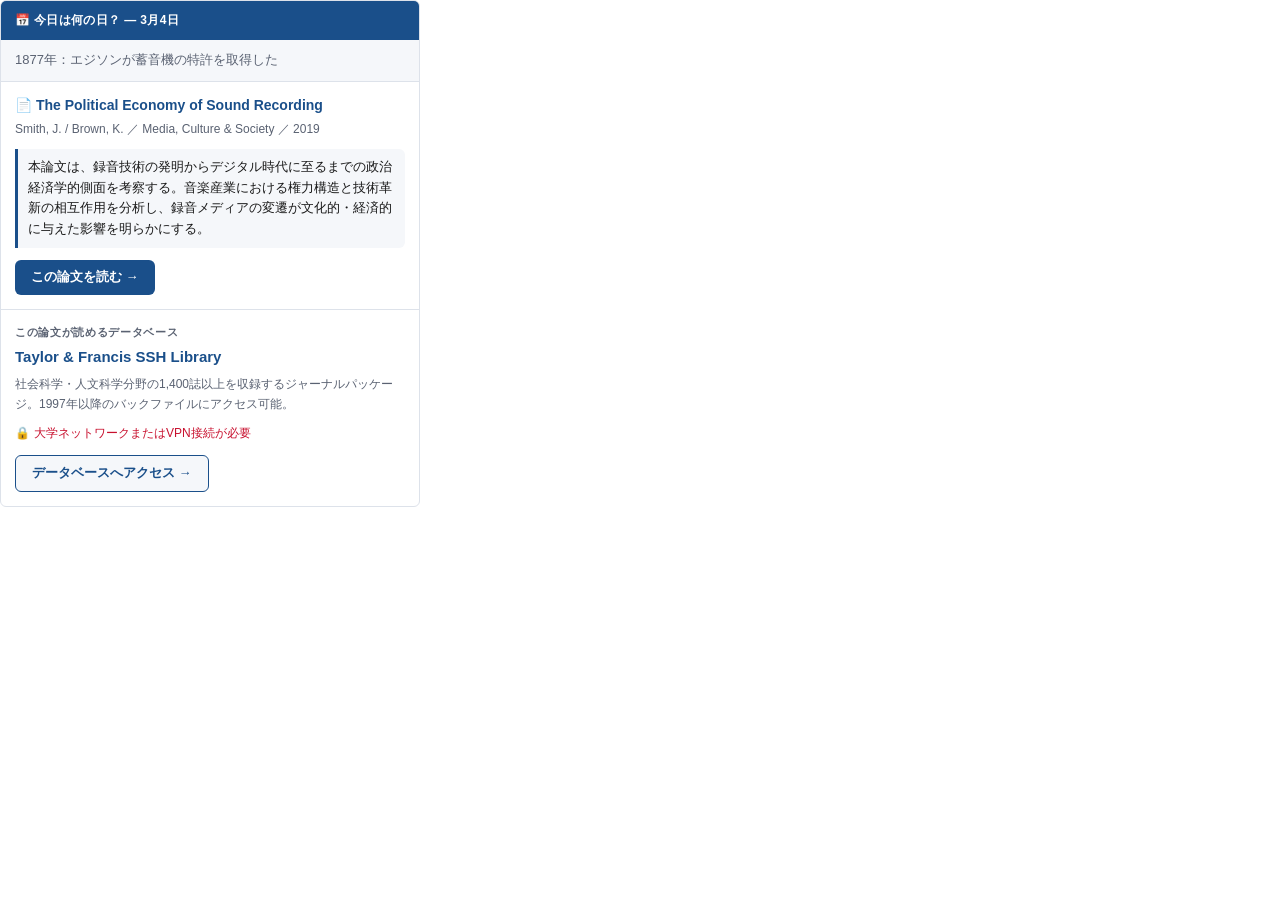
==== widget/index.html @ 7e7090e9 "feat: Phase 1 MVP implementation - data/databases.json: T&F SSH / JSTOR メタ情報 - data/issn-master.json" ====
<!DOCTYPE html>
<html lang="ja">
<head>
  <meta charset="UTF-8">
  <meta name="viewport" content="width=device-width, initial-scale=1.0">
  <title>今日の論文 | 東京外国語大学図書館</title>
  <link rel="stylesheet" href="style.css">
</head>
<body>
  <div id="tda-root"></div>

  <script>
    (function () {
      const root = document.getElementById('tda-root');

      // GitHub Pages からの相対パス
      const DATA_URL = '../data/today.json';

      function escapeHtml(str) {
        if (!str) return '';
        return String(str)
          .replace(/&/g, '&amp;')
          .replace(/</g, '&lt;')
          .replace(/>/g, '&gt;')
          .replace(/"/g, '&quot;');
      }

      function formatAuthors(authors) {
        if (!authors || authors.length === 0) return '';
        const displayed = authors.slice(0, 3).map(escapeHtml);
        return displayed.join(' / ') + (authors.length > 3 ? ' ほか' : '');
      }

      function render(data) {
        const p = data.paper;
        const db = data.database;
        const topic = data.today_topic;

        // 日付表示（YYYY-MM-DD → M月D日）
        const [, m, d] = (data.date || '').split('-');
        const dateLabel = m && d ? `${parseInt(m)}月${parseInt(d)}日` : '';

        const lockIcon = db.ip_restricted
          ? '<span aria-hidden="true">🔒</span> '
          : '';

        root.innerHTML = `
          <div class="tda-widget" role="region" aria-label="今日の論文ウィジェット">

            <div class="tda-header">
              📅 今日は何の日？ ― ${escapeHtml(dateLabel)}
            </div>

            <div class="tda-topic">
              ${escapeHtml(topic.text || '')}
            </div>

            <div class="tda-paper">
              <div class="tda-paper-title">
                📄 ${escapeHtml(p.title)}
              </div>
              <div class="tda-paper-meta">
                ${formatAuthors(p.authors)}
                ${p.journal ? ' ／ ' + escapeHtml(p.journal) : ''}
                ${p.year ? ' ／ ' + escapeHtml(String(p.year)) : ''}
              </div>

              ${p.abstract_ja ? `
                <div class="tda-abstract">
                  ${escapeHtml(p.abstract_ja)}
                </div>
              ` : ''}

              ${p.doi_url ? `
                <a class="tda-btn tda-btn-primary"
                   href="${escapeHtml(p.doi_url)}"
                   target="_blank"
                   rel="noopener noreferrer">
                  この論文を読む →
                </a>
              ` : ''}
            </div>

            <div class="tda-db">
              <div class="tda-db-label">この論文が読めるデータベース</div>
              <div class="tda-db-name">${escapeHtml(db.name)}</div>
              <div class="tda-db-desc">${escapeHtml(db.description)}</div>

              ${db.access_note ? `
                <div class="tda-access-note">
                  ${lockIcon}${escapeHtml(db.access_note)}
                </div>
              ` : ''}

              ${db.url ? `
                <a class="tda-btn tda-btn-secondary"
                   href="${escapeHtml(db.url)}"
                   target="_blank"
                   rel="noopener noreferrer">
                  データベースへアクセス →
                </a>
              ` : ''}
            </div>

          </div>
        `;
      }

      function renderError(msg) {
        root.innerHTML = `
          <div class="tda-widget">
            <div class="tda-error">${escapeHtml(msg)}</div>
          </div>
        `;
      }

      // ── データ取得 ──────────────────────────────────────
      root.innerHTML = `
        <div class="tda-widget">
          <div class="tda-loading">読み込み中…</div>
        </div>
      `;

      fetch(DATA_URL)
        .then(function (res) {
          if (!res.ok) throw new Error('データの取得に失敗しました（' + res.status + '）');
          return res.json();
        })
        .then(render)
        .catch(function (err) {
          renderError('コンテンツを読み込めませんでした。しばらく後にお試しください。');
          console.error('[tufs-daily-article]', err);
        });
    })();
  </script>
</body>
</html>
---- widget/style.css ----
/* tufs-daily-article widget styles */
*, *::before, *::after {
  box-sizing: border-box;
  margin: 0;
  padding: 0;
}

:root {
  --color-primary: #1a4f8a;
  --color-accent:  #c8102e;
  --color-bg:      #ffffff;
  --color-surface: #f5f7fa;
  --color-border:  #dde2ea;
  --color-text:    #1a1a1a;
  --color-muted:   #5a6272;
  --color-lock:    #c8102e;
  --radius:        6px;
  --font:          -apple-system, BlinkMacSystemFont, "Segoe UI", Helvetica, Arial, sans-serif;
}

.tda-widget {
  font-family: var(--font);
  font-size: 14px;
  line-height: 1.6;
  color: var(--color-text);
  background: var(--color-bg);
  border: 1px solid var(--color-border);
  border-radius: var(--radius);
  max-width: 420px;
  min-width: 320px;
  overflow: hidden;
}

/* ── ヘッダー ─────────────────────────────────────────── */
.tda-header {
  background: var(--color-primary);
  color: #ffffff;
  padding: 10px 14px;
  font-size: 12px;
  font-weight: 600;
  letter-spacing: 0.03em;
}

/* ── 今日の出来事 ────────────────────────────────────── */
.tda-topic {
  background: var(--color-surface);
  border-bottom: 1px solid var(--color-border);
  padding: 10px 14px;
  font-size: 13px;
  color: var(--color-muted);
}

/* ── 論文情報 ─────────────────────────────────────────── */
.tda-paper {
  padding: 14px;
  border-bottom: 1px solid var(--color-border);
}

.tda-paper-title {
  font-size: 14px;
  font-weight: 600;
  color: var(--color-primary);
  margin-bottom: 4px;
  line-height: 1.4;
}

.tda-paper-meta {
  font-size: 12px;
  color: var(--color-muted);
  margin-bottom: 10px;
}

.tda-abstract {
  font-size: 13px;
  color: var(--color-text);
  background: var(--color-surface);
  border-left: 3px solid var(--color-primary);
  padding: 8px 10px;
  border-radius: 0 var(--radius) var(--radius) 0;
  margin-bottom: 12px;
}

.tda-btn {
  display: inline-block;
  padding: 7px 16px;
  border-radius: var(--radius);
  font-size: 13px;
  font-weight: 600;
  text-decoration: none;
  cursor: pointer;
  transition: opacity 0.15s;
}

.tda-btn:hover {
  opacity: 0.85;
}

.tda-btn-primary {
  background: var(--color-primary);
  color: #ffffff;
}

.tda-btn-secondary {
  background: var(--color-surface);
  color: var(--color-primary);
  border: 1px solid var(--color-primary);
}

/* ── DB情報 ──────────────────────────────────────────── */
.tda-db {
  padding: 14px;
}

.tda-db-label {
  font-size: 11px;
  font-weight: 600;
  text-transform: uppercase;
  letter-spacing: 0.06em;
  color: var(--color-muted);
  margin-bottom: 4px;
}

.tda-db-name {
  font-size: 15px;
  font-weight: 700;
  color: var(--color-primary);
  margin-bottom: 6px;
}

.tda-db-desc {
  font-size: 12px;
  color: var(--color-muted);
  margin-bottom: 10px;
}

.tda-access-note {
  font-size: 12px;
  color: var(--color-lock);
  margin-bottom: 12px;
  display: flex;
  align-items: flex-start;
  gap: 4px;
}

/* ── ローディング・エラー ────────────────────────────── */
.tda-loading,
.tda-error {
  padding: 24px 14px;
  text-align: center;
  color: var(--color-muted);
  font-size: 13px;
}

.tda-error {
  color: var(--color-accent);
}

/* ── レスポンシブ ─────────────────────────────────────── */
@media (max-width: 380px) {
  .tda-widget {
    min-width: 0;
    width: 100%;
  }
}
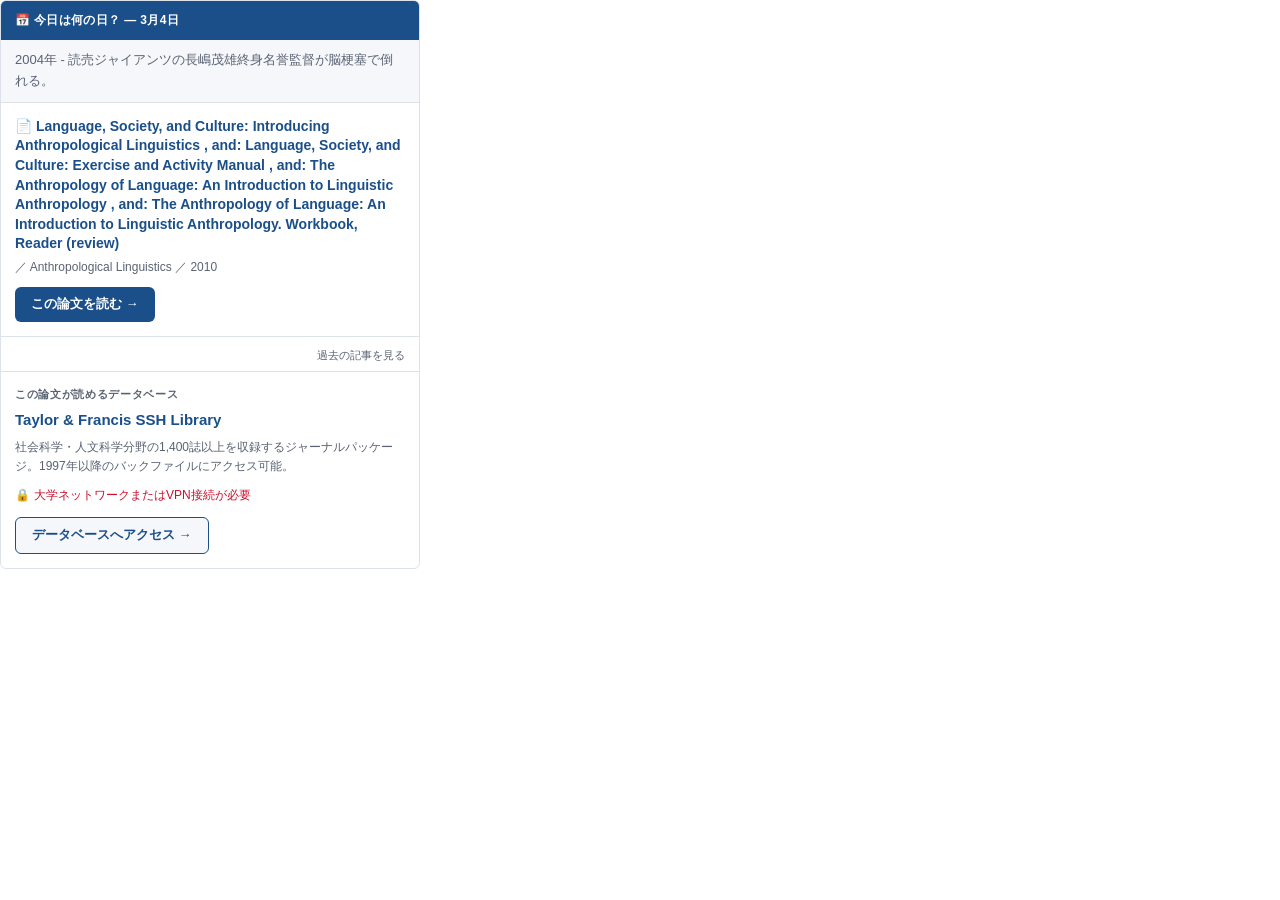
==== commit b0129b68: "feat: Phase 3 - README, LICENSE, archive display, access metrics - README.md: full documentation for" ====
--- a/widget/index.html
+++ b/widget/index.html
@@ -5,6 +5,12 @@
   <meta name="viewport" content="width=device-width, initial-scale=1.0">
   <title>今日の論文 | 東京外国語大学図書館</title>
   <link rel="stylesheet" href="style.css">
+  <!-- アクセス計測（任意）
+       GoatCounter を使う場合は下記コメントを解除し、YOUR_CODE を変更してください。
+       無料・プライバシーフレンドリー: https://www.goatcounter.com/
+  <script data-goatcounter="https://YOUR_CODE.goatcounter.com/count"
+          async src="//gc.zgo.at/count.js"></script>
+  -->
 </head>
 <body>
   <div id="tda-root"></div>
@@ -81,6 +87,10 @@
               ` : ''}
             </div>
 
+            <div class="tda-archive-link">
+              <a href="./archive.html">過去の記事を見る</a>
+            </div>
+
             <div class="tda-db">
               <div class="tda-db-label">この論文が読めるデータベース</div>
               <div class="tda-db-name">${escapeHtml(db.name)}</div>
--- a/widget/style.css
+++ b/widget/style.css
@@ -142,6 +142,23 @@
   gap: 4px;
 }
 
+/* ── アーカイブリンク ────────────────────────────────── */
+.tda-archive-link {
+  padding: 6px 14px;
+  border-bottom: 1px solid var(--color-border);
+  text-align: right;
+}
+
+.tda-archive-link a {
+  font-size: 11px;
+  color: var(--color-muted);
+  text-decoration: none;
+}
+
+.tda-archive-link a:hover {
+  text-decoration: underline;
+}
+
 /* ── ローディング・エラー ────────────────────────────── */
 .tda-loading,
 .tda-error {
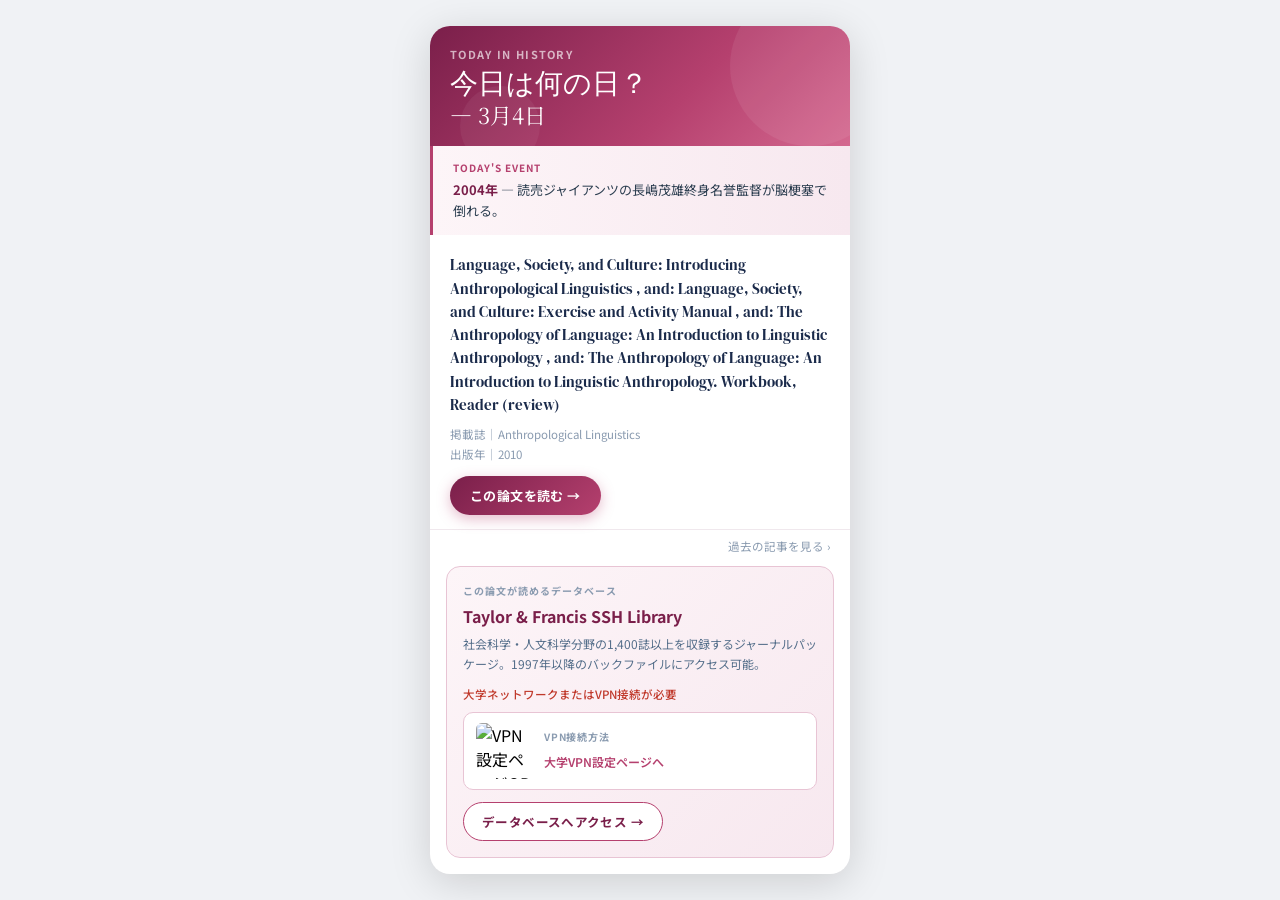
==== commit b03bb95f: "feat: UI redesign — 牡丹色テーマ + event/author/connection フィールド追加 - widget/style.css: 牡丹色パレット（#7a1f4a/#b5" ====
--- a/widget/index.html
+++ b/widget/index.html
@@ -4,6 +4,7 @@
   <meta charset="UTF-8">
   <meta name="viewport" content="width=device-width, initial-scale=1.0">
   <title>今日の論文 | 東京外国語大学図書館</title>
+  <link href="https://fonts.googleapis.com/css2?family=Noto+Serif+JP:wght@400;700&family=DM+Serif+Display&family=Noto+Sans+JP:wght@400;500;700&display=swap" rel="stylesheet">
   <link rel="stylesheet" href="style.css">
   <!-- アクセス計測（任意）
        GoatCounter を使う場合は下記コメントを解除し、YOUR_CODE を変更してください。
@@ -13,14 +14,25 @@
   -->
 </head>
 <body>
-  <div id="tda-root"></div>
+  <div class="widget" id="tda-root">
+    <div class="tda-loading">読み込み中…</div>
+  </div>
 
   <script>
     (function () {
+      const CONFIG = {
+        // VPN説明ページのURL（QRコードとテキストリンク両方に使用）
+        VPN_PAGE_URL: 'https://www.tufs.ac.jp/library/top/search/vpn/',  // ← 実際のURLに変更してください
+        ARCHIVE_URL:  'archive.html',
+        DATA_URL:     '../data/today.json',
+      };
+
+      // ?embed=true のとき body 背景を透明に
+      if (new URLSearchParams(location.search).get('embed') === 'true') {
+        document.body.style.background = 'transparent';
+      }
+
       const root = document.getElementById('tda-root');
-
-      // GitHub Pages からの相対パス
-      const DATA_URL = '../data/today.json';
 
       function escapeHtml(str) {
         if (!str) return '';
@@ -31,116 +43,106 @@
           .replace(/"/g, '&quot;');
       }
 
-      function formatAuthors(authors) {
-        if (!authors || authors.length === 0) return '';
-        const displayed = authors.slice(0, 3).map(escapeHtml);
-        return displayed.join(' / ') + (authors.length > 3 ? ' ほか' : '');
+      // 新旧両フォーマット（event / today_topic）に対応してデータを正規化
+      function normalize(data) {
+        const parts = (data.date || '').split('-');
+        const month = parseInt(parts.length >= 3 ? parts[1] : parts[0]) || '';
+        const day   = parseInt(parts.length >= 3 ? parts[2] : parts[1]) || '';
+
+        let eventYear = '', eventText = '';
+        if (data.event) {
+          eventYear = data.event.year || '';
+          eventText = data.event.text || '';
+        } else if (data.today_topic) {
+          const m = (data.today_topic.text || '').match(/^(\d{4})年\s*[-－]\s*(.+)$/);
+          if (m) { eventYear = m[1]; eventText = m[2]; }
+          else     eventText = data.today_topic.text || '';
+        }
+
+        const p  = data.paper    || {};
+        const db = data.database || {};
+
+        // 著者：新形式 paper.author（文字列）/ 旧形式 paper.authors（配列）
+        let author = '';
+        if (p.author) {
+          author = p.author;
+        } else if (Array.isArray(p.authors) && p.authors.length > 0) {
+          author = p.authors[0] + (p.authors.length > 1 ? ' ほか' : '');
+        }
+
+        return { month, day, eventYear, eventText, author, p, db };
       }
 
       function render(data) {
-        const p = data.paper;
-        const db = data.database;
-        const topic = data.today_topic;
-
-        // 日付表示（YYYY-MM-DD → M月D日）
-        const [, m, d] = (data.date || '').split('-');
-        const dateLabel = m && d ? `${parseInt(m)}月${parseInt(d)}日` : '';
-
-        const lockIcon = db.ip_restricted
-          ? '<span aria-hidden="true">🔒</span> '
-          : '';
+        const { month, day, eventYear, eventText, author, p, db } = normalize(data);
+        const qrSrc = 'https://api.qrserver.com/v1/create-qr-code/?size=56x56&data='
+                    + encodeURIComponent(CONFIG.VPN_PAGE_URL);
 
         root.innerHTML = `
-          <div class="tda-widget" role="region" aria-label="今日の論文ウィジェット">
+          <div class="header">
+            <div class="header-label">Today in History</div>
+            <div class="header-date">
+              今日は何の日？<br>
+              <span>— ${month}月${day}日</span>
+            </div>
+          </div>
 
-            <div class="tda-header">
-              📅 今日は何の日？ ― ${escapeHtml(dateLabel)}
+          <div class="event-section">
+            <div class="event-label">Today's Event</div>
+            <div class="event-text">
+              ${eventYear ? `<span class="event-year">${escapeHtml(String(eventYear))}年</span> — ` : ''}${escapeHtml(eventText)}
             </div>
+          </div>
 
-            <div class="tda-topic">
-              ${escapeHtml(topic.text || '')}
+          ${p.connection ? `
+          <div class="connection-section">
+            <div class="connection-text">${p.connection}</div>
+          </div>` : ''}
+
+          <div class="paper-card">
+            <div class="paper-title">${escapeHtml(p.title || '')}</div>
+            ${p.abstract_ja ? `
+            <div class="abstract-box">
+              <div class="abstract-text">${escapeHtml(p.abstract_ja)}</div>
+              <div class="abstract-note">機械翻訳による要約です。原文と異なる場合があります。</div>
+            </div>` : ''}
+            <div class="paper-meta">
+              ${author  ? `<span>著者｜${escapeHtml(author)}</span>` : ''}
+              ${p.journal ? `<span>掲載誌｜${escapeHtml(p.journal)}</span>` : ''}
+              ${p.year    ? `<span>出版年｜${escapeHtml(String(p.year))}</span>` : ''}
             </div>
+            ${p.doi_url ? `<a class="btn-primary" href="${escapeHtml(p.doi_url)}" target="_blank" rel="noopener">この論文を読む →</a>` : ''}
+          </div>
 
-            <div class="tda-paper">
-              <div class="tda-paper-title">
-                📄 ${escapeHtml(p.title)}
+          <a class="past-link" href="${CONFIG.ARCHIVE_URL}">過去の記事を見る ›</a>
+
+          <div class="db-card">
+            <div class="db-label">この論文が読めるデータベース</div>
+            <div class="db-name">${escapeHtml(db.name || '')}</div>
+            <div class="db-desc">${escapeHtml(db.description || '')}</div>
+            <div class="vpn-notice">大学ネットワークまたはVPN接続が必要</div>
+            <div class="vpn-access">
+              <div class="vpn-qr">
+                <img src="${qrSrc}" alt="VPN設定ページQRコード" width="56" height="56">
               </div>
-              <div class="tda-paper-meta">
-                ${formatAuthors(p.authors)}
-                ${p.journal ? ' ／ ' + escapeHtml(p.journal) : ''}
-                ${p.year ? ' ／ ' + escapeHtml(String(p.year)) : ''}
+              <div class="vpn-link-area">
+                <div class="vpn-link-label">VPN接続方法</div>
+                <a class="vpn-link" href="${escapeHtml(CONFIG.VPN_PAGE_URL)}" target="_blank" rel="noopener">大学VPN設定ページへ</a>
               </div>
-
-              ${p.abstract_ja ? `
-                <div class="tda-abstract">
-                  ${escapeHtml(p.abstract_ja)}
-                </div>
-              ` : ''}
-
-              ${p.doi_url ? `
-                <a class="tda-btn tda-btn-primary"
-                   href="${escapeHtml(p.doi_url)}"
-                   target="_blank"
-                   rel="noopener noreferrer">
-                  この論文を読む →
-                </a>
-              ` : ''}
             </div>
-
-            <div class="tda-archive-link">
-              <a href="./archive.html">過去の記事を見る</a>
-            </div>
-
-            <div class="tda-db">
-              <div class="tda-db-label">この論文が読めるデータベース</div>
-              <div class="tda-db-name">${escapeHtml(db.name)}</div>
-              <div class="tda-db-desc">${escapeHtml(db.description)}</div>
-
-              ${db.access_note ? `
-                <div class="tda-access-note">
-                  ${lockIcon}${escapeHtml(db.access_note)}
-                </div>
-              ` : ''}
-
-              ${db.url ? `
-                <a class="tda-btn tda-btn-secondary"
-                   href="${escapeHtml(db.url)}"
-                   target="_blank"
-                   rel="noopener noreferrer">
-                  データベースへアクセス →
-                </a>
-              ` : ''}
-            </div>
-
+            ${db.url ? `<a class="btn-secondary" href="${escapeHtml(db.url)}" target="_blank" rel="noopener">データベースへアクセス →</a>` : ''}
           </div>
         `;
       }
 
-      function renderError(msg) {
-        root.innerHTML = `
-          <div class="tda-widget">
-            <div class="tda-error">${escapeHtml(msg)}</div>
-          </div>
-        `;
+      function renderError() {
+        root.innerHTML = '<p class="tda-error">コンテンツを読み込めませんでした。しばらく後にお試しください。</p>';
       }
 
-      // ── データ取得 ──────────────────────────────────────
-      root.innerHTML = `
-        <div class="tda-widget">
-          <div class="tda-loading">読み込み中…</div>
-        </div>
-      `;
-
-      fetch(DATA_URL)
-        .then(function (res) {
-          if (!res.ok) throw new Error('データの取得に失敗しました（' + res.status + '）');
-          return res.json();
-        })
+      fetch(CONFIG.DATA_URL)
+        .then(res => { if (!res.ok) throw new Error(res.status); return res.json(); })
         .then(render)
-        .catch(function (err) {
-          renderError('コンテンツを読み込めませんでした。しばらく後にお試しください。');
-          console.error('[tufs-daily-article]', err);
-        });
+        .catch(err => { renderError(); console.error('[tufs-daily-article]', err); });
     })();
   </script>
 </body>
--- a/widget/style.css
+++ b/widget/style.css
@@ -1,181 +1,303 @@
-/* tufs-daily-article widget styles */
-*, *::before, *::after {
-  box-sizing: border-box;
-  margin: 0;
-  padding: 0;
-}
-
-:root {
-  --color-primary: #1a4f8a;
-  --color-accent:  #c8102e;
-  --color-bg:      #ffffff;
-  --color-surface: #f5f7fa;
-  --color-border:  #dde2ea;
-  --color-text:    #1a1a1a;
-  --color-muted:   #5a6272;
-  --color-lock:    #c8102e;
-  --radius:        6px;
-  --font:          -apple-system, BlinkMacSystemFont, "Segoe UI", Helvetica, Arial, sans-serif;
-}
-
-.tda-widget {
-  font-family: var(--font);
-  font-size: 14px;
+/* tufs-daily-article — UI Redesign (牡丹色テーマ) */
+* { box-sizing: border-box; margin: 0; padding: 0; }
+
+body {
+  background: #f0f2f5;
+  display: flex;
+  align-items: center;
+  justify-content: center;
+  min-height: 100vh;
+  font-family: 'Noto Sans JP', sans-serif;
+  padding: 24px 16px;
+}
+
+.widget {
+  width: 100%;
+  max-width: 420px;
+  border-radius: 20px;
+  overflow: hidden;
+  box-shadow: 0 8px 40px rgba(0,0,0,0.15);
+  background: #fff;
+}
+
+/* ── ヘッダー ── */
+.header {
+  background: linear-gradient(135deg, #7a1f4a 0%, #b5406e 60%, #d4688f 100%);
+  padding: 20px 20px 16px;
+  position: relative;
+  overflow: hidden;
+}
+.header::before {
+  content: '';
+  position: absolute;
+  top: -40px; right: -40px;
+  width: 160px; height: 160px;
+  border-radius: 50%;
+  background: rgba(255,255,255,0.07);
+}
+.header::after {
+  content: '';
+  position: absolute;
+  bottom: -20px; left: 30px;
+  width: 80px; height: 80px;
+  border-radius: 50%;
+  background: rgba(255,255,255,0.05);
+}
+.header-label {
+  font-size: 11px;
+  font-weight: 700;
+  letter-spacing: 0.12em;
+  color: rgba(255,255,255,0.65);
+  text-transform: uppercase;
+  margin-bottom: 6px;
+}
+.header-date {
+  font-family: 'DM Serif Display', serif;
+  font-size: 28px;
+  color: #fff;
+  line-height: 1.1;
+}
+.header-date span {
+  font-family: 'Noto Serif JP', serif;
+  font-size: 22px;
+}
+
+/* ── 出来事セクション ── */
+.event-section {
+  background: linear-gradient(90deg, #fdf5f8 0%, #f7e8ef 100%);
+  padding: 14px 20px;
+  border-left: 3px solid #b5406e;
+}
+.event-label {
+  font-size: 10px;
+  font-weight: 700;
+  letter-spacing: 0.1em;
+  color: #b5406e;
+  text-transform: uppercase;
+  margin-bottom: 5px;
+}
+.event-text {
+  font-size: 13px;
+  color: #2c3e50;
   line-height: 1.6;
-  color: var(--color-text);
-  background: var(--color-bg);
-  border: 1px solid var(--color-border);
-  border-radius: var(--radius);
-  max-width: 420px;
-  min-width: 320px;
+}
+.event-year {
+  font-weight: 700;
+  color: #7a1f4a;
+}
+
+/* ── 接続説明 ── */
+.connection-section {
+  padding: 14px 20px 10px;
+  border-bottom: 1px solid #f0e8ed;
+}
+.connection-text {
+  font-size: 12.5px;
+  color: #546e8a;
+  line-height: 1.7;
+  padding: 10px 14px;
+  background: #fdf5f8;
+  border-radius: 3px;
+  border-left: 3px solid #b5406e;
+}
+.connection-text strong {
+  color: #7a1f4a;
+}
+
+/* ── 論文カード ── */
+.paper-card {
+  padding: 18px 20px 14px;
+  border-bottom: 1px solid #f0e8ed;
+}
+.paper-title {
+  font-family: 'DM Serif Display', serif;
+  font-size: 15px;
+  color: #1a2a4a;
+  line-height: 1.55;
+  margin-bottom: 10px;
+  font-weight: 400;
+}
+
+/* 抄録ボックス */
+.abstract-box {
+  background: #fdf5f8;
+  border-radius: 10px;
+  padding: 12px 14px;
+  margin-bottom: 14px;
+}
+.abstract-text {
+  font-size: 12.5px;
+  color: #3a4e66;
+  line-height: 1.75;
+  margin-bottom: 6px;
+}
+.abstract-note {
+  font-size: 10.5px;
+  color: #a0afc0;
+}
+
+/* メタ情報（著者・掲載誌・出版年） */
+.paper-meta {
+  display: flex;
+  flex-direction: column;
+  gap: 4px;
+  font-size: 11.5px;
+  color: #8a9bb0;
+  margin-bottom: 14px;
+}
+.paper-meta span {
+  display: flex;
+  align-items: center;
+}
+
+/* 主ボタン */
+.btn-primary {
+  display: inline-flex;
+  align-items: center;
+  gap: 6px;
+  background: linear-gradient(135deg, #7a1f4a, #b5406e);
+  color: #fff;
+  font-size: 13px;
+  font-weight: 700;
+  padding: 10px 20px;
+  border-radius: 25px;
+  text-decoration: none;
+  letter-spacing: 0.03em;
+  box-shadow: 0 4px 14px rgba(181,64,110,0.35);
+  transition: transform 0.15s, box-shadow 0.15s;
+}
+.btn-primary:hover {
+  transform: translateY(-1px);
+  box-shadow: 0 6px 18px rgba(181,64,110,0.45);
+}
+
+/* 過去記事リンク */
+.past-link {
+  display: block;
+  text-align: right;
+  font-size: 11.5px;
+  color: #8a9bb0;
+  padding: 8px 20px 0;
+  text-decoration: none;
+  transition: color 0.15s;
+}
+.past-link:hover { color: #b5406e; }
+
+/* ── DBカード ── */
+.db-card {
+  margin: 12px 16px 16px;
+  background: linear-gradient(135deg, #fdf5f8 0%, #f7e8ef 100%);
+  border: 1px solid #e8c4d4;
+  border-radius: 14px;
+  padding: 16px;
+}
+.db-label {
+  font-size: 10px;
+  font-weight: 700;
+  letter-spacing: 0.1em;
+  color: #8a9bb0;
+  text-transform: uppercase;
+  margin-bottom: 6px;
+}
+.db-name {
+  font-size: 16px;
+  font-weight: 700;
+  color: #7a1f4a;
+  margin-bottom: 6px;
+}
+.db-desc {
+  font-size: 12px;
+  color: #546e8a;
+  line-height: 1.65;
+  margin-bottom: 12px;
+}
+.vpn-notice {
+  font-size: 11.5px;
+  color: #c0392b;
+  font-weight: 500;
+  margin-bottom: 10px;
+}
+
+/* VPNアクセスエリア（QR＋リンク） */
+.vpn-access {
+  display: flex;
+  align-items: center;
+  gap: 12px;
+  background: #fff;
+  border: 1px solid #e8c4d4;
+  border-radius: 10px;
+  padding: 10px 12px;
+  margin-bottom: 12px;
+}
+.vpn-qr {
+  flex-shrink: 0;
+  width: 56px;
+  height: 56px;
+  border-radius: 6px;
   overflow: hidden;
 }
-
-/* ── ヘッダー ─────────────────────────────────────────── */
-.tda-header {
-  background: var(--color-primary);
-  color: #ffffff;
-  padding: 10px 14px;
+.vpn-qr img {
+  width: 56px;
+  height: 56px;
+  display: block;
+}
+.vpn-link-area { flex: 1; }
+.vpn-link-label {
+  font-size: 10px;
+  font-weight: 700;
+  letter-spacing: 0.08em;
+  color: #8a9bb0;
+  text-transform: uppercase;
+  margin-bottom: 4px;
+}
+.vpn-link {
   font-size: 12px;
-  font-weight: 600;
-  letter-spacing: 0.03em;
-}
-
-/* ── 今日の出来事 ────────────────────────────────────── */
-.tda-topic {
-  background: var(--color-surface);
-  border-bottom: 1px solid var(--color-border);
-  padding: 10px 14px;
-  font-size: 13px;
-  color: var(--color-muted);
-}
-
-/* ── 論文情報 ─────────────────────────────────────────── */
-.tda-paper {
-  padding: 14px;
-  border-bottom: 1px solid var(--color-border);
-}
-
-.tda-paper-title {
-  font-size: 14px;
-  font-weight: 600;
-  color: var(--color-primary);
-  margin-bottom: 4px;
-  line-height: 1.4;
-}
-
-.tda-paper-meta {
-  font-size: 12px;
-  color: var(--color-muted);
-  margin-bottom: 10px;
-}
-
-.tda-abstract {
-  font-size: 13px;
-  color: var(--color-text);
-  background: var(--color-surface);
-  border-left: 3px solid var(--color-primary);
-  padding: 8px 10px;
-  border-radius: 0 var(--radius) var(--radius) 0;
-  margin-bottom: 12px;
-}
-
-.tda-btn {
-  display: inline-block;
-  padding: 7px 16px;
-  border-radius: var(--radius);
-  font-size: 13px;
+  color: #b5406e;
   font-weight: 600;
   text-decoration: none;
-  cursor: pointer;
-  transition: opacity 0.15s;
-}
-
-.tda-btn:hover {
-  opacity: 0.85;
-}
-
-.tda-btn-primary {
-  background: var(--color-primary);
-  color: #ffffff;
-}
-
-.tda-btn-secondary {
-  background: var(--color-surface);
-  color: var(--color-primary);
-  border: 1px solid var(--color-primary);
-}
-
-/* ── DB情報 ──────────────────────────────────────────── */
-.tda-db {
-  padding: 14px;
-}
-
-.tda-db-label {
-  font-size: 11px;
-  font-weight: 600;
-  text-transform: uppercase;
-  letter-spacing: 0.06em;
-  color: var(--color-muted);
-  margin-bottom: 4px;
-}
-
-.tda-db-name {
-  font-size: 15px;
-  font-weight: 700;
-  color: var(--color-primary);
-  margin-bottom: 6px;
-}
-
-.tda-db-desc {
-  font-size: 12px;
-  color: var(--color-muted);
-  margin-bottom: 10px;
-}
-
-.tda-access-note {
-  font-size: 12px;
-  color: var(--color-lock);
-  margin-bottom: 12px;
-  display: flex;
-  align-items: flex-start;
-  gap: 4px;
-}
-
-/* ── アーカイブリンク ────────────────────────────────── */
-.tda-archive-link {
-  padding: 6px 14px;
-  border-bottom: 1px solid var(--color-border);
-  text-align: right;
-}
-
-.tda-archive-link a {
-  font-size: 11px;
-  color: var(--color-muted);
+  word-break: break-all;
+}
+.vpn-link:hover { text-decoration: underline; }
+
+/* 副ボタン */
+.btn-secondary {
+  display: inline-flex;
+  align-items: center;
+  gap: 6px;
+  background: #fff;
+  color: #7a1f4a;
+  font-size: 12.5px;
+  font-weight: 700;
+  padding: 9px 18px;
+  border-radius: 25px;
   text-decoration: none;
-}
-
-.tda-archive-link a:hover {
-  text-decoration: underline;
-}
-
-/* ── ローディング・エラー ────────────────────────────── */
-.tda-loading,
+  border: 1.5px solid #b5406e;
+  letter-spacing: 0.03em;
+  transition: background 0.15s, color 0.15s;
+}
+.btn-secondary:hover {
+  background: #b5406e;
+  color: #fff;
+}
+
+/* ── ローディング・エラー ── */
+.tda-loading {
+  padding: 40px 20px;
+  text-align: center;
+  color: #8a9bb0;
+  font-family: 'Noto Sans JP', sans-serif;
+  font-size: 13px;
+}
 .tda-error {
-  padding: 24px 14px;
+  padding: 40px 20px;
   text-align: center;
-  color: var(--color-muted);
+  color: #c0392b;
+  font-family: 'Noto Sans JP', sans-serif;
   font-size: 13px;
 }
 
-.tda-error {
-  color: var(--color-accent);
-}
-
-/* ── レスポンシブ ─────────────────────────────────────── */
-@media (max-width: 380px) {
-  .tda-widget {
-    min-width: 0;
-    width: 100%;
-  }
-}
+/* ── レスポンシブ ── */
+@media (max-width: 460px) {
+  body { padding: 0; align-items: flex-start; }
+  .widget { border-radius: 0; box-shadow: none; }
+}
